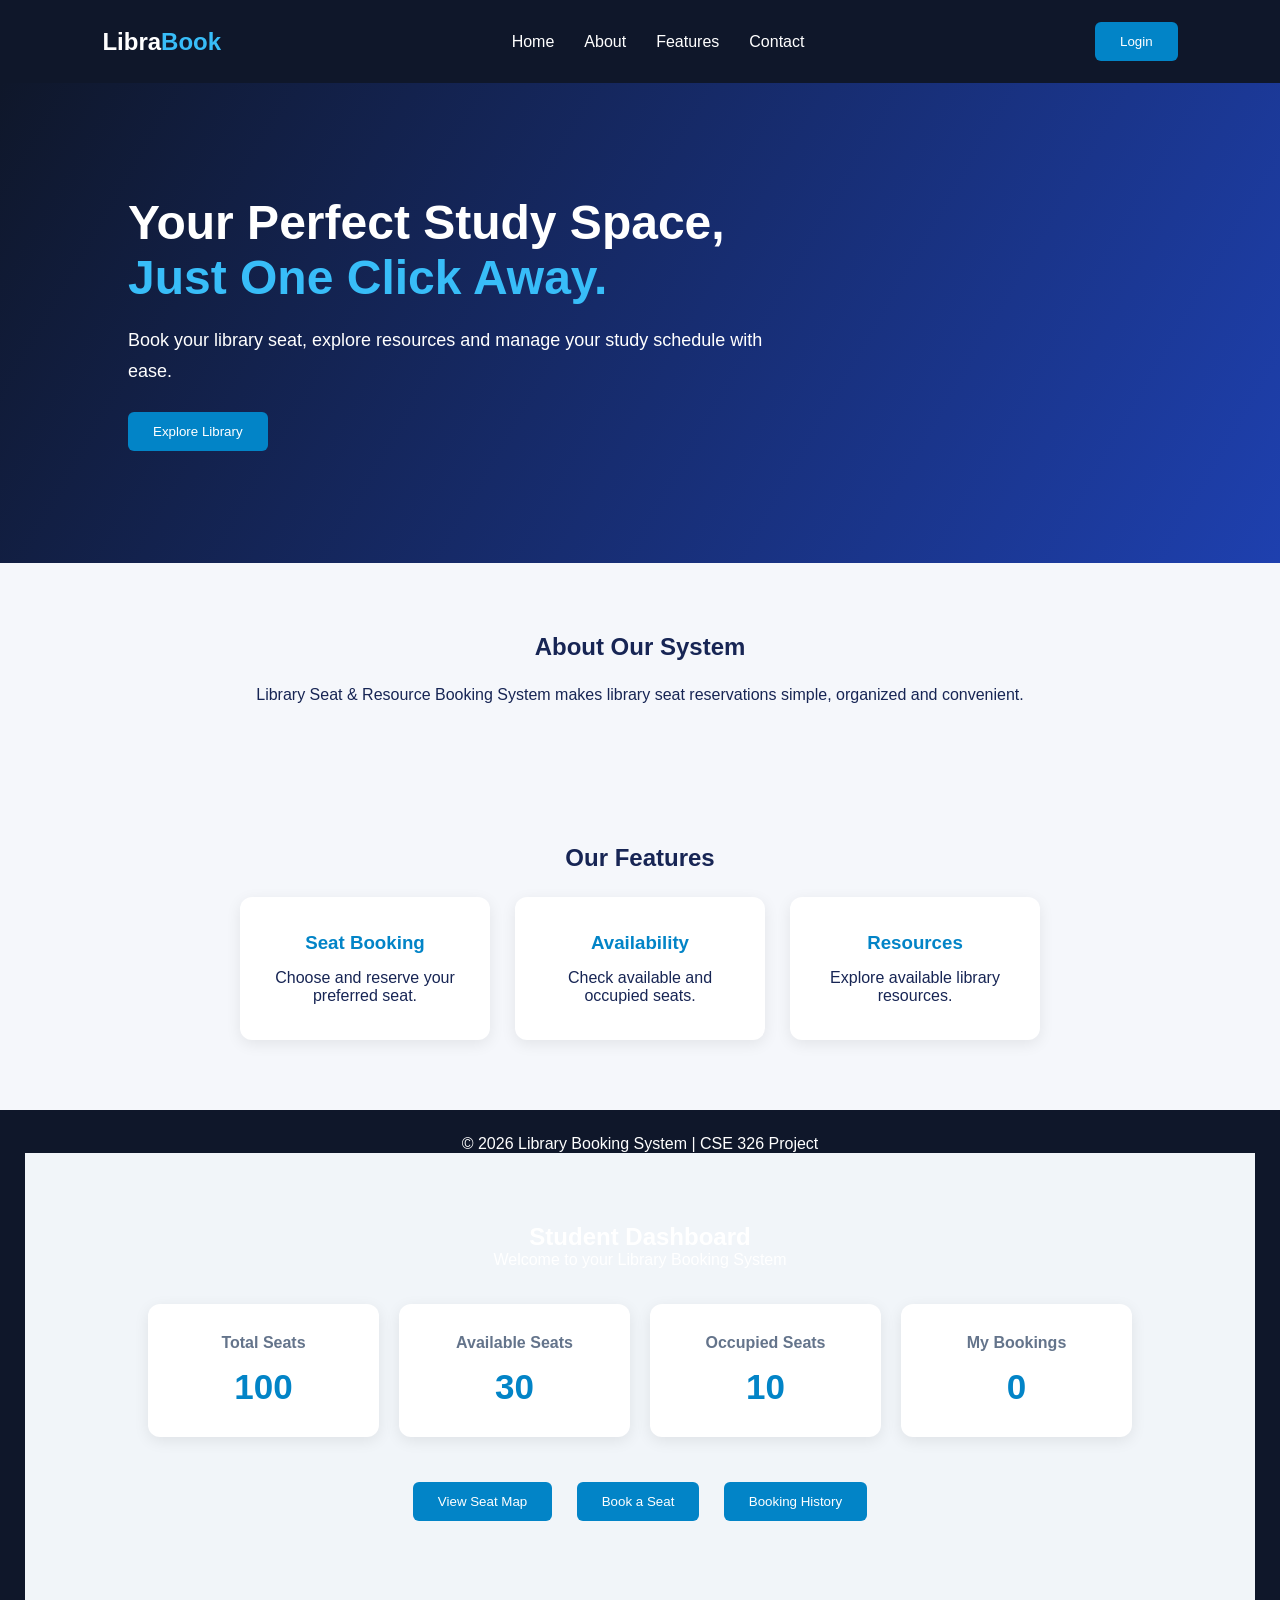
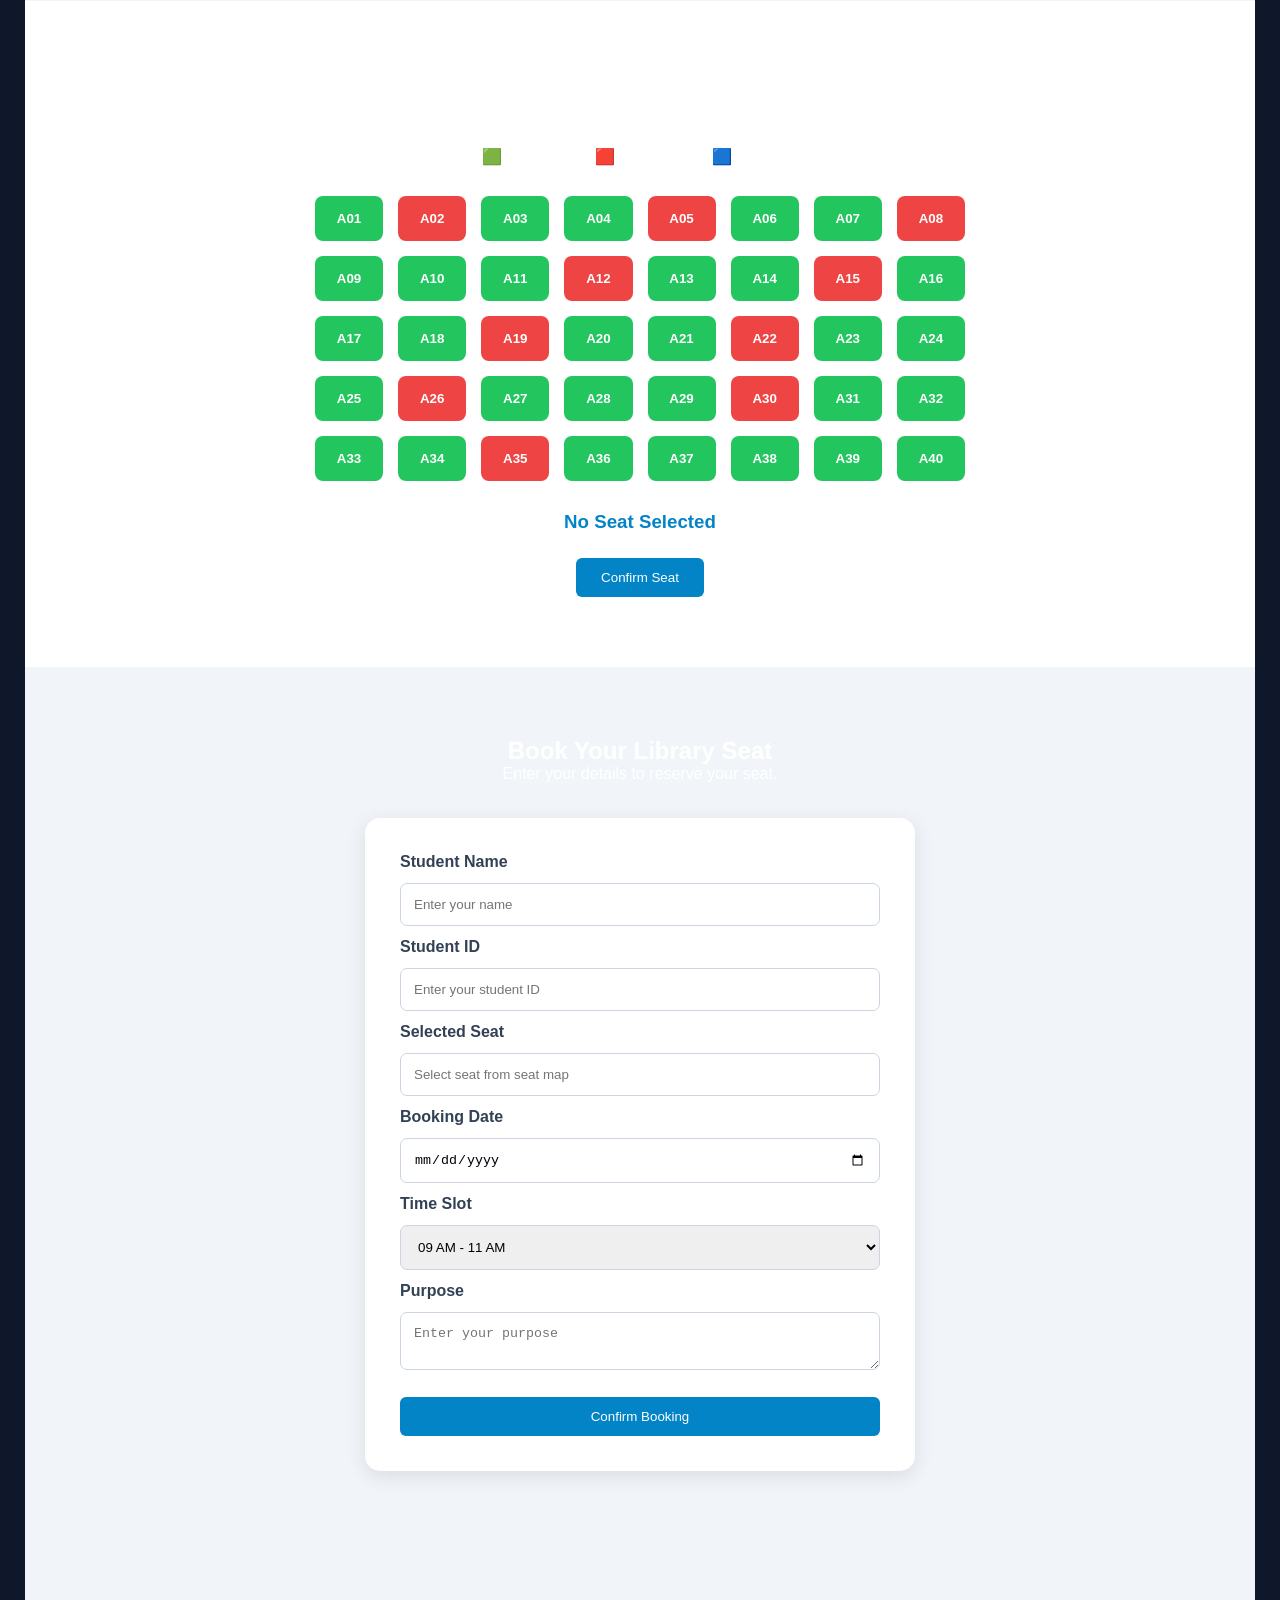
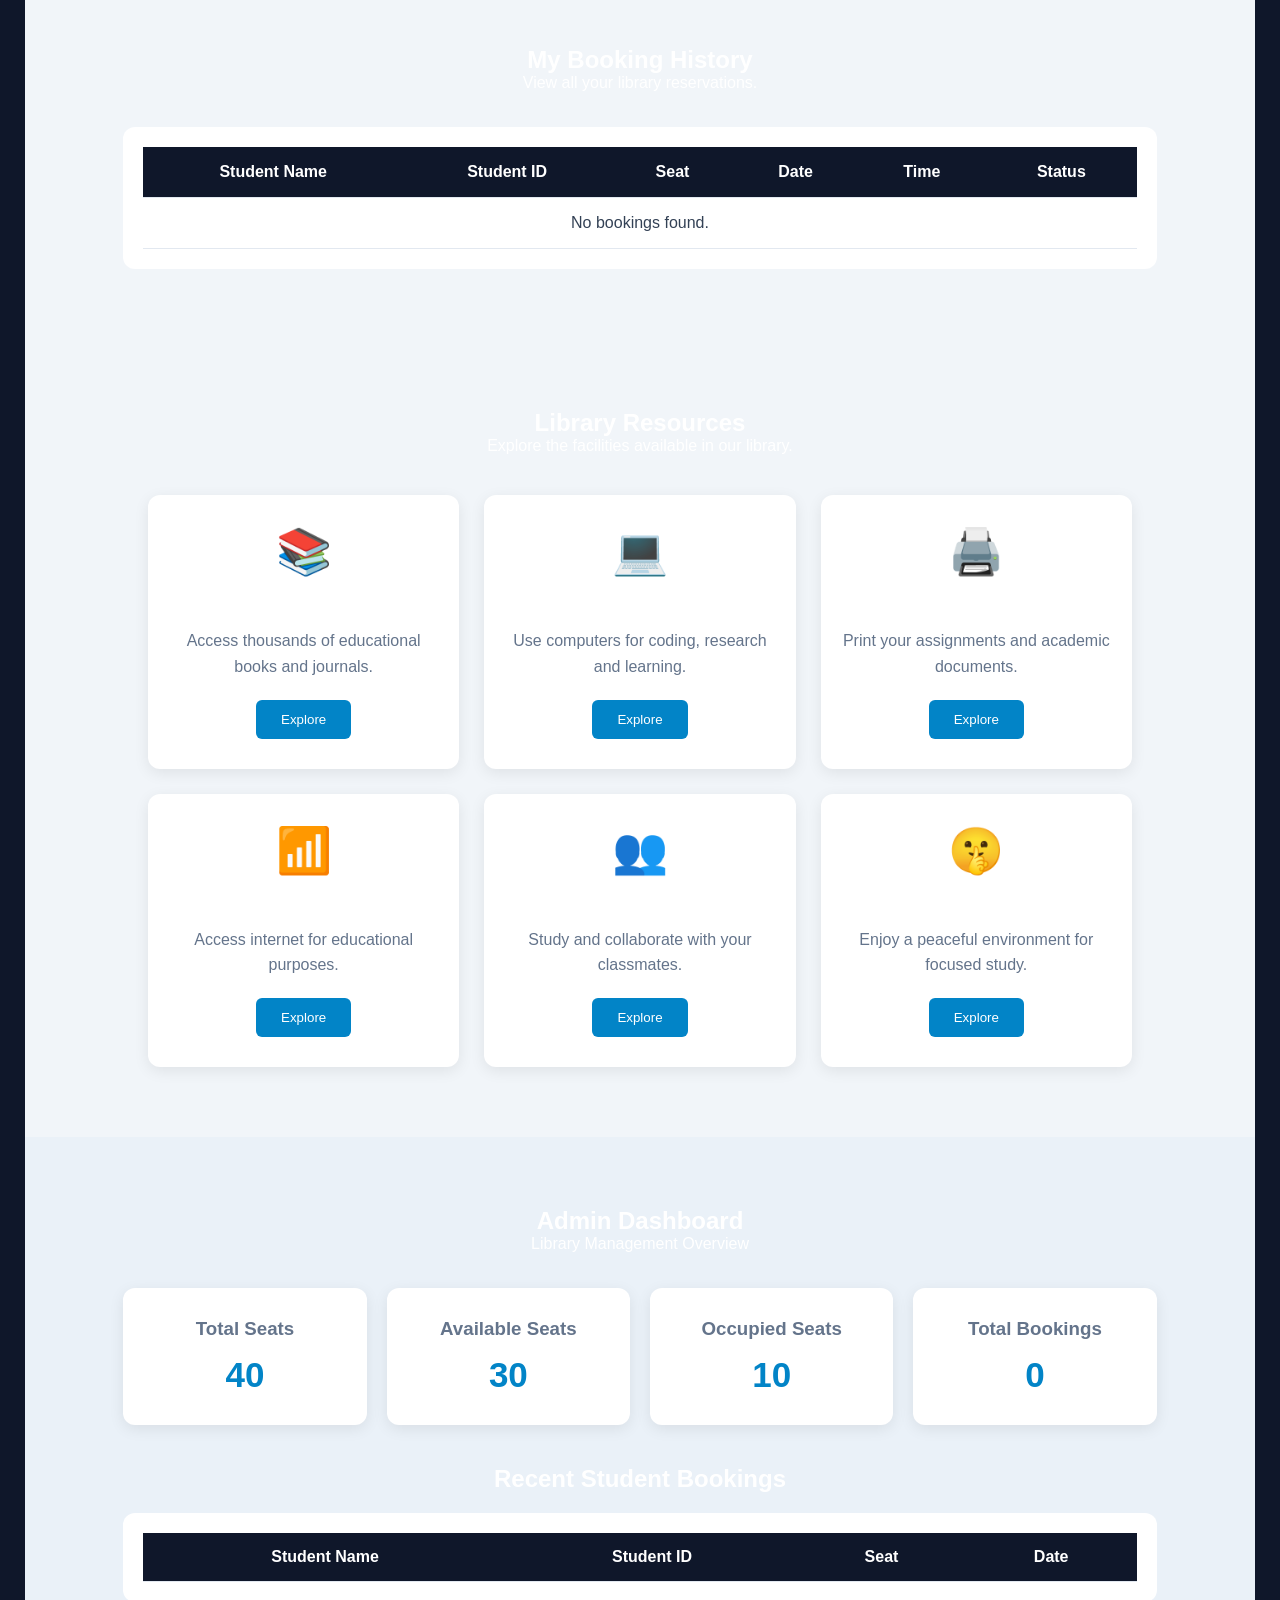
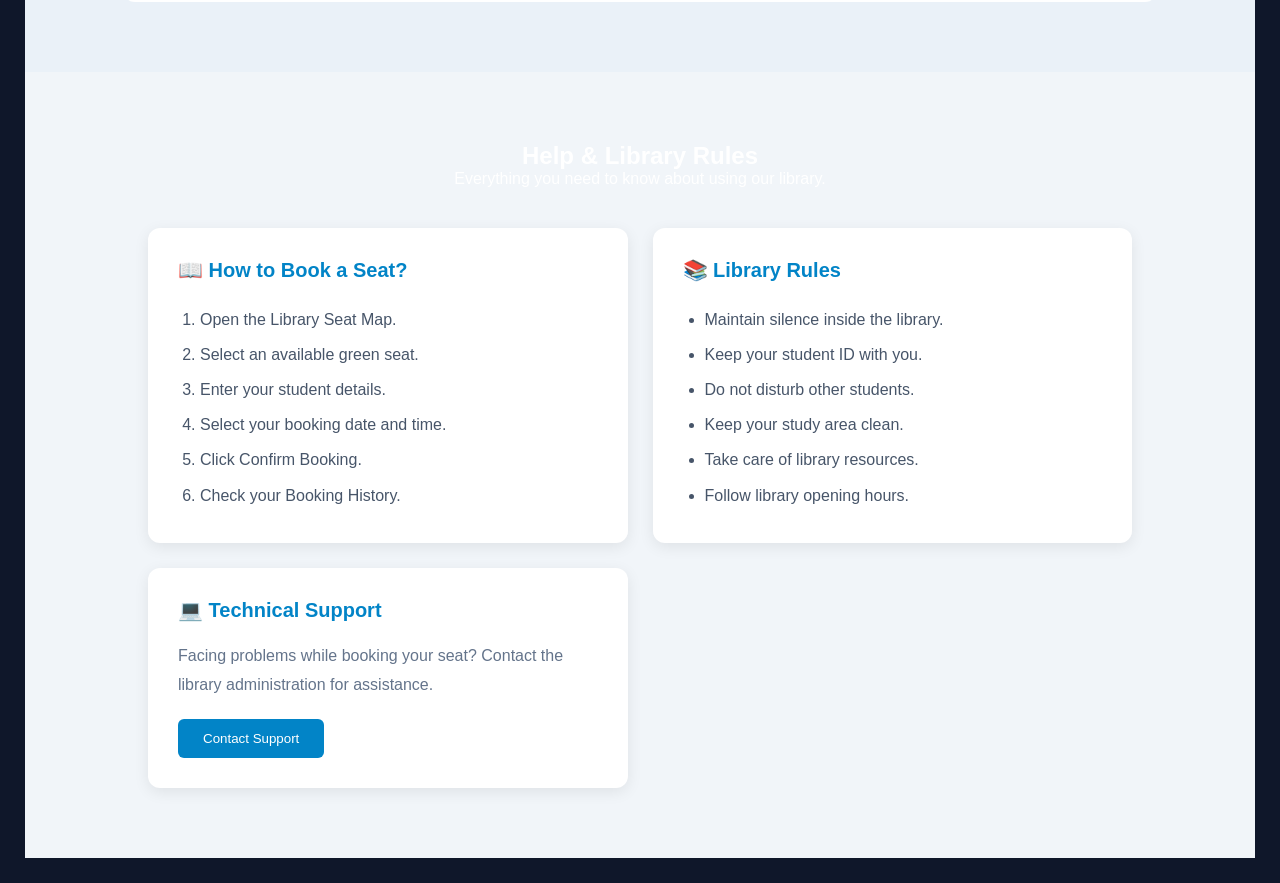
==== index.html @ 9b1f0bb1 "Add files via upload" ====
<!DOCTYPE html>
<html lang="en">
<head>
    <meta charset="UTF-8">
    <meta name="viewport" content="width=device-width, initial-scale=1.0">

    <title>Library Booking System</title>

    <link rel="stylesheet" href="style.css">
</head>

<body>

    <header>
        <nav class="navbar">

            <h2 class="logo">Libra<span>Book</span></h2>

            <ul>
                <li><a href="#">Home</a></li>
                <li><a href="#about">About</a></li>
                <li><a href="#features">Features</a></li>
                <li><a href="#contact">Contact</a></li>
            </ul>

            <button class="login-btn" onclick="login()">
                Login
            </button>

        </nav>
    </header>

    <section class="hero">

        <div class="hero-content">

            <h1>
                Your Perfect Study Space,
                <span>Just One Click Away.</span>
            </h1>

            <p>
                Book your library seat, explore resources
                and manage your study schedule with ease.
            </p>

            <button onclick="showMessage()">
                Explore Library
            </button>

        </div>

    </section>

    <section id="about">

        <h2>About Our System</h2>

        <p>
            Library Seat & Resource Booking System
            makes library seat reservations simple,
            organized and convenient.
        </p>

    </section>

    <section id="features">

        <h2>Our Features</h2>

        <div class="features-container">

            <div class="card">
                <h3>Seat Booking</h3>
                <p>Choose and reserve your preferred seat.</p>
            </div>

            <div class="card">
                <h3>Availability</h3>
                <p>Check available and occupied seats.</p>
            </div>

            <div class="card">
                <h3>Resources</h3>
                <p>Explore available library resources.</p>
            </div>

        </div>

    </section>

    <footer id="contact">
        <p>© 2026 Library Booking System | CSE 326 Project</p>
        <!-- STUDENT DASHBOARD -->

<section id="dashboard">

    <h1>Student Dashboard</h1>
    <p>Welcome to your Library Booking System</p>

    <div class="dashboard-container">

        <div class="dashboard-card">
            <h3>Total Seats</h3>
            <h1>100</h1>
        </div>

        <div class="dashboard-card">
            <h3>Available Seats</h3>
            <h1 id="available">35</h1>
        </div>

        <div class="dashboard-card">
            <h3>Occupied Seats</h3>
            <h1 id="occupied">65</h1>
        </div>

        <div class="dashboard-card">
            <h3>My Bookings</h3>
            <h1 id="bookings">0</h1>
        </div>

    </div>

    <div class="dashboard-buttons">

        <button onclick="openSeats()">View Seat Map</button>

        <button onclick="bookSeat()">Book a Seat</button>

        <button onclick="viewHistory()">Booking History</button>

    </div>

</section>
<!-- SEAT BOOKING SECTION -->

<section id="seats">

    <h1>Library Seat Map</h1>

    <p>Select your preferred available seat.</p>

    <div class="seat-info">
        <span>🟩 Available</span>
        <span>🟥 Occupied</span>
        <span>🟦 Selected</span>
    </div>

    <div class="seat-container" id="seat-container">

    </div>

    <h3 id="selected-seat">
        No Seat Selected
    </h3>

    <button onclick="confirmSeat()">
        Confirm Seat
    </button>

</section>
<!-- BOOKING FORM -->

<section id="booking">

    <h1>Book Your Library Seat</h1>
    <p>Enter your details to reserve your seat.</p>

    <div class="booking-container">

        <form id="bookingForm">

            <label>Student Name</label>
            <input type="text" id="studentName"
            placeholder="Enter your name" required>

            <label>Student ID</label>
            <input type="text" id="studentID"
            placeholder="Enter your student ID" required>

            <label>Selected Seat</label>
            <input type="text" id="seatNumber"
            placeholder="Select seat from seat map" readonly required>

            <label>Booking Date</label>
            <input type="date" id="bookingDate" required>

            <label>Time Slot</label>

            <select id="timeSlot">
                <option>09 AM - 11 AM</option>
                <option>11 AM - 01 PM</option>
                <option>01 PM - 03 PM</option>
                <option>03 PM - 05 PM</option>
            </select>

            <label>Purpose</label>
            <textarea id="purpose"
            placeholder="Enter your purpose"></textarea>

            <button type="submit">Confirm Booking</button>

        </form>

    </div>

</section>
<!-- BOOKING HISTORY -->

<section id="history">

    <h1>My Booking History</h1>

    <p>View all your library reservations.</p>

    <div class="history-container">

        <table>

            <thead>
                <tr>
                    <th>Student Name</th>
                    <th>Student ID</th>
                    <th>Seat</th>
                    <th>Date</th>
                    <th>Time</th>
                    <th>Status</th>
                </tr>
            </thead>

            <tbody id="historyTable">

            </tbody>

        </table>

    </div>

</section>
<!-- LIBRARY RESOURCES -->

<section id="resources">

    <h1>Library Resources</h1>

    <p>Explore the facilities available in our library.</p>

    <div class="resources-container">

        <div class="resource-card">
            <div class="resource-icon">📚</div>
            <h2>Books & Journals</h2>
            <p>Access thousands of educational books and journals.</p>
            <button onclick="resourceInfo('Books & Journals')">
                Explore
            </button>
        </div>

        <div class="resource-card">
            <div class="resource-icon">💻</div>
            <h2>Computer Lab</h2>
            <p>Use computers for coding, research and learning.</p>
            <button onclick="resourceInfo('Computer Lab')">
                Explore
            </button>
        </div>

        <div class="resource-card">
            <div class="resource-icon">🖨️</div>
            <h2>Printing Facility</h2>
            <p>Print your assignments and academic documents.</p>
            <button onclick="resourceInfo('Printing Facility')">
                Explore
            </button>
        </div>

        <div class="resource-card">
            <div class="resource-icon">📶</div>
            <h2>Free Wi-Fi</h2>
            <p>Access internet for educational purposes.</p>
            <button onclick="resourceInfo('Wi-Fi')">
                Explore
            </button>
        </div>

        <div class="resource-card">
            <div class="resource-icon">👥</div>
            <h2>Group Study</h2>
            <p>Study and collaborate with your classmates.</p>
            <button onclick="resourceInfo('Group Study')">
                Explore
            </button>
        </div>

        <div class="resource-card">
            <div class="resource-icon">🤫</div>
            <h2>Quiet Zone</h2>
            <p>Enjoy a peaceful environment for focused study.</p>
            <button onclick="resourceInfo('Quiet Zone')">
                Explore
            </button>
        </div>

    </div>

</section>
<!-- ADMIN DASHBOARD -->

<section id="admin">

    <h1>Admin Dashboard</h1>
    <p>Library Management Overview</p>

    <div class="admin-container">

        <div class="admin-card">
            <h3>Total Seats</h3>
            <h1 id="adminTotal">40</h1>
        </div>

        <div class="admin-card">
            <h3>Available Seats</h3>
            <h1 id="adminAvailable">30</h1>
        </div>

        <div class="admin-card">
            <h3>Occupied Seats</h3>
            <h1 id="adminOccupied">10</h1>
        </div>

        <div class="admin-card">
            <h3>Total Bookings</h3>
            <h1 id="adminBookings">0</h1>
        </div>

    </div>

    <h2 class="admin-heading">Recent Student Bookings</h2>

    <div class="admin-table">

        <table>

            <thead>
                <tr>
                    <th>Student Name</th>
                    <th>Student ID</th>
                    <th>Seat</th>
                    <th>Date</th>
                </tr>
            </thead>

            <tbody id="adminTable">

            </tbody>

        </table>

    </div>

</section>
<!-- HELP AND LIBRARY RULES -->

<section id="help">

    <h1>Help & Library Rules</h1>

    <p>Everything you need to know about using our library.</p>

    <div class="help-container">

        <div class="help-card">

            <h2>📖 How to Book a Seat?</h2>

            <ol>
                <li>Open the Library Seat Map.</li>
                <li>Select an available green seat.</li>
                <li>Enter your student details.</li>
                <li>Select your booking date and time.</li>
                <li>Click Confirm Booking.</li>
                <li>Check your Booking History.</li>
            </ol>

        </div>

        <div class="help-card">

            <h2>📚 Library Rules</h2>

            <ul>
                <li>Maintain silence inside the library.</li>
                <li>Keep your student ID with you.</li>
                <li>Do not disturb other students.</li>
                <li>Keep your study area clean.</li>
                <li>Take care of library resources.</li>
                <li>Follow library opening hours.</li>
            </ul>

        </div>

        <div class="help-card">

            <h2>💻 Technical Support</h2>

            <p>
                Facing problems while booking your seat?
                Contact the library administration for assistance.
            </p>

            <button onclick="contactSupport()">
                Contact Support
            </button>

        </div>

    </div>

</section>
    </footer>

    <script src="script.js"></script>

</body>
</html>
---- style.css ----
* {
    margin: 0;
    padding: 0;
    box-sizing: border-box;
}

body {
    font-family: Arial, sans-serif;
    background: #f5f7fb;
    color: #172554;
}

.navbar {
    display: flex;
    justify-content: space-between;
    align-items: center;
    padding: 22px 8%;
    background: #0f172a;
}

.logo {
    color: white;
}

.logo span {
    color: #38bdf8;
}

.navbar ul {
    display: flex;
    list-style: none;
    gap: 30px;
}

.navbar a {
    text-decoration: none;
    color: white;
}

.navbar a:hover {
    color: #38bdf8;
}

button {
    background: #0284c7;
    color: white;
    border: none;
    padding: 12px 25px;
    border-radius: 6px;
    cursor: pointer;
}

button:hover {
    background: #0369a1;
}

.hero {
    min-height: 480px;
    display: flex;
    align-items: center;
    padding: 60px 10%;
    background: linear-gradient(120deg, #0f172a, #1e40af);
    color: white;
}

.hero-content {
    max-width: 650px;
}

.hero h1 {
    font-size: 48px;
    margin-bottom: 20px;
}

.hero h1 span {
    color: #38bdf8;
}

.hero p {
    font-size: 18px;
    line-height: 1.7;
    margin-bottom: 25px;
}

section:not(.hero) {
    padding: 70px 10%;
    text-align: center;
}

section h2 {
    margin-bottom: 25px;
}

.features-container {
    display: flex;
    gap: 25px;
    justify-content: center;
    flex-wrap: wrap;
}

.card {
    background: white;
    padding: 35px;
    border-radius: 12px;
    width: 250px;
    box-shadow: 0 4px 15px rgba(0,0,0,0.08);
}

.card h3 {
    margin-bottom: 15px;
    color: #0284c7;
}

footer {
    background: #0f172a;
    color: white;
    text-align: center;
    padding: 25px;
}@media (max-width: 768px) {

    .navbar {
        flex-direction: column;
        gap: 20px;
    }

    .navbar ul {
        flex-wrap: wrap;
        justify-content: center;
        gap: 15px;
    }

    .hero {
        padding: 50px 7%;
    }

    .hero h1 {
        font-size: 35px;
    }

    .hero p {
        font-size: 16px;
    }

    .features-container {
        flex-direction: column;
        align-items: center;
    }

    .card {
        width: 100%;
    }
}/* DASHBOARD */

#dashboard {
    padding: 70px 10%;
    text-align: center;
    background: #f1f5f9;
}

.dashboard-container {
    display: grid;
    grid-template-columns: repeat(4, 1fr);
    gap: 20px;
    margin-top: 35px;
}

.dashboard-card {
    background: white;
    padding: 30px 15px;
    border-radius: 12px;
    box-shadow: 0 4px 15px rgba(0,0,0,0.08);
}

.dashboard-card h3 {
    color: #64748b;
    font-size: 16px;
}

.dashboard-card h1 {
    color: #0284c7;
    font-size: 35px;
    margin-top: 15px;
}

.dashboard-buttons {
    margin-top: 35px;
}

.dashboard-buttons button {
    margin: 10px;
}

@media(max-width: 768px) {
    .dashboard-container {
        grid-template-columns: repeat(2, 1fr);
    }
}/* SEAT MAP */

#seats {
    padding: 70px 10%;
    text-align: center;
    background: #ffffff;
}

.seat-info {
    display: flex;
    justify-content: center;
    gap: 25px;
    margin: 30px;
}

.seat-container {
    display: grid;
    grid-template-columns: repeat(8, 1fr);
    gap: 15px;
    max-width: 650px;
    margin: 30px auto;
}

.seat {
    padding: 15px 5px;
    border: none;
    border-radius: 8px;
    background: #22c55e;
    color: white;
    cursor: pointer;
    font-weight: bold;
}

.seat.occupied {
    background: #ef4444;
    cursor: not-allowed;
}

.seat.selected {
    background: #2563eb;
}

.seat:hover:not(.occupied) {
    transform: scale(1.08);
}

#selected-seat {
    margin: 25px;
    color: #0284c7;
}

@media(max-width: 600px) {
    .seat-container {
        grid-template-columns: repeat(4, 1fr);
    }
}/* BOOKING FORM */

#booking {
    padding: 70px 10%;
    text-align: center;
    background: #f1f5f9;
}

.booking-container {
    max-width: 550px;
    margin: 35px auto;
    padding: 35px;
    background: white;
    border-radius: 15px;
    box-shadow: 0 5px 20px rgba(0,0,0,0.1);
}

#bookingForm {
    display: flex;
    flex-direction: column;
    text-align: left;
    gap: 12px;
}

#bookingForm label {
    font-weight: bold;
    color: #334155;
}

#bookingForm input,
#bookingForm select,
#bookingForm textarea {
    padding: 13px;
    border: 1px solid #cbd5e1;
    border-radius: 7px;
    outline: none;
}

#bookingForm input:focus,
#bookingForm select:focus,
#bookingForm textarea:focus {
    border-color: #0284c7;
}

#bookingForm button {
    margin-top: 15px;
}/* BOOKING HISTORY */

#history {
    padding: 70px 8%;
    text-align: center;
    background: #f1f5f9;
}

.history-container {
    margin-top: 35px;
    overflow-x: auto;
    background: white;
    padding: 20px;
    border-radius: 12px;
}

table {
    width: 100%;
    border-collapse: collapse;
}

th, td {
    padding: 16px;
    border-bottom: 1px solid #e2e8f0;
    text-align: center;
}

th {
    background: #0f172a;
    color: white;
}

td {
    color: #334155;
}

.status {
    background: #dcfce7;
    color: #15803d;
    padding: 6px 12px;
    border-radius: 20px;
    font-size: 12px;
}/* LIBRARY RESOURCES */

#resources {
    padding: 70px 10%;
    text-align: center;
    background: #f1f5f9;
}

.resources-container {
    display: grid;
    grid-template-columns: repeat(3, 1fr);
    gap: 25px;
    margin-top: 40px;
}

.resource-card {
    background: white;
    padding: 30px 20px;
    border-radius: 12px;
    box-shadow: 0 4px 15px rgba(0,0,0,0.08);
    transition: 0.3s;
}

.resource-card:hover {
    transform: translateY(-7px);
}

.resource-icon {
    font-size: 45px;
    margin-bottom: 15px;
}

.resource-card h2 {
    font-size: 20px;
    margin-bottom: 12px;
}

.resource-card p {
    color: #64748b;
    line-height: 1.6;
    margin-bottom: 20px;
}

@media(max-width: 768px) {
    .resources-container {
        grid-template-columns: 1fr;
    }
}/* ADMIN DASHBOARD */

#admin {
    padding: 70px 8%;
    text-align: center;
    background: #eaf1f8;
}

.admin-container {
    display: grid;
    grid-template-columns: repeat(4, 1fr);
    gap: 20px;
    margin: 35px 0;
}

.admin-card {
    background: white;
    padding: 30px 15px;
    border-radius: 12px;
    box-shadow: 0 4px 15px rgba(0,0,0,0.08);
}

.admin-card h3 {
    color: #64748b;
}

.admin-card h1 {
    color: #0284c7;
    font-size: 35px;
    margin-top: 15px;
}

.admin-heading {
    margin: 40px 0 20px;
}

.admin-table {
    background: white;
    padding: 20px;
    border-radius: 12px;
    overflow-x: auto;
}

#admin table {
    width: 100%;
    border-collapse: collapse;
}

#admin th,
#admin td {
    padding: 15px;
    border-bottom: 1px solid #e2e8f0;
}

#admin th {
    background: #0f172a;
    color: white;
}

@media(max-width: 768px) {
    .admin-container {
        grid-template-columns: repeat(2, 1fr);
    }
}/* HELP AND LIBRARY RULES */

#help {
    padding: 70px 10%;
    text-align: center;
    background: #f1f5f9;
}

.help-container {
    display: grid;
    grid-template-columns: repeat(2, 1fr);
    gap: 25px;
    margin-top: 40px;
}

.help-card {
    background: white;
    padding: 30px;
    border-radius: 12px;
    text-align: left;
    box-shadow: 0 4px 15px rgba(0,0,0,0.08);
    transition: 0.3s;
}

.help-card:hover {
    transform: translateY(-5px);
}

.help-card h2 {
    color: #0284c7;
    margin-bottom: 20px;
    font-size: 20px;
}

.help-card ol,
.help-card ul {
    padding-left: 22px;
    line-height: 2.2;
    color: #475569;
}

.help-card p {
    color: #64748b;
    line-height: 1.8;
    margin-bottom: 20px;
}

@media(max-width: 768px) {
    .help-container {
        grid-template-columns: 1fr;
    }
}
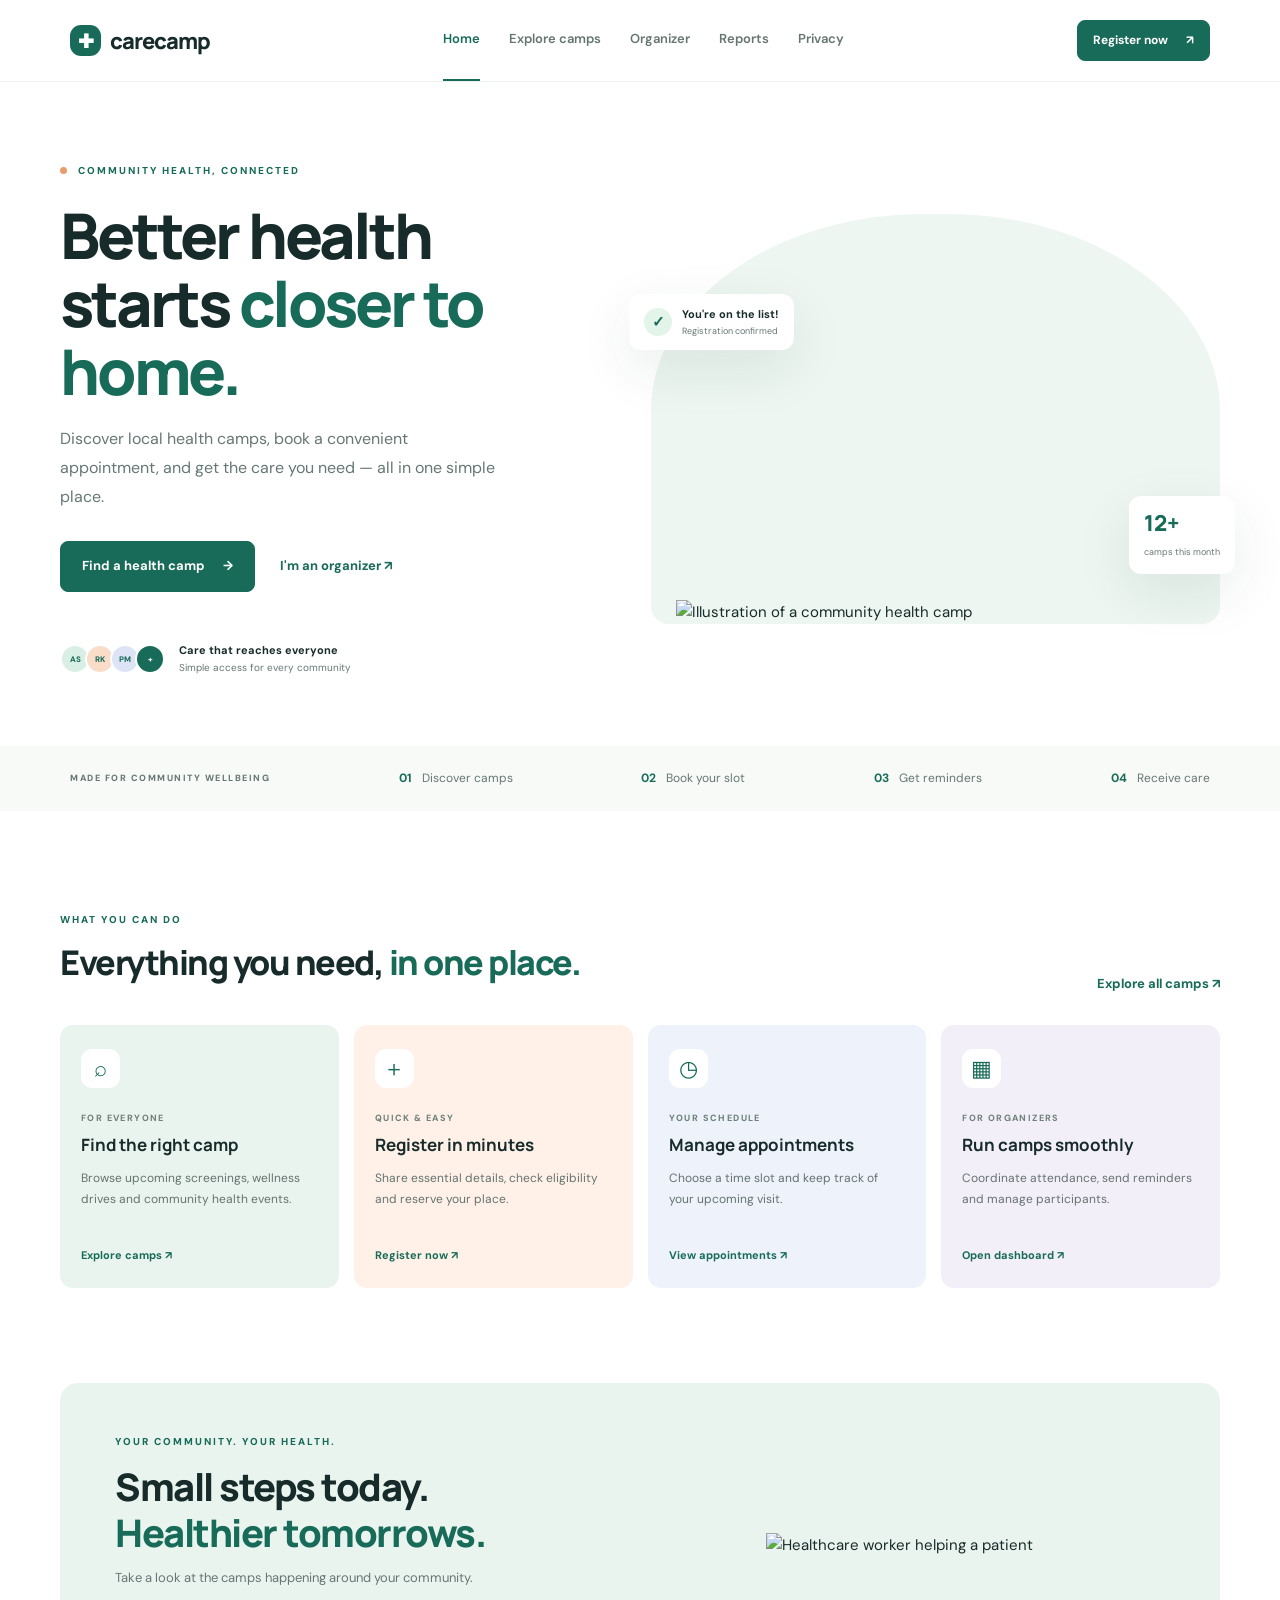
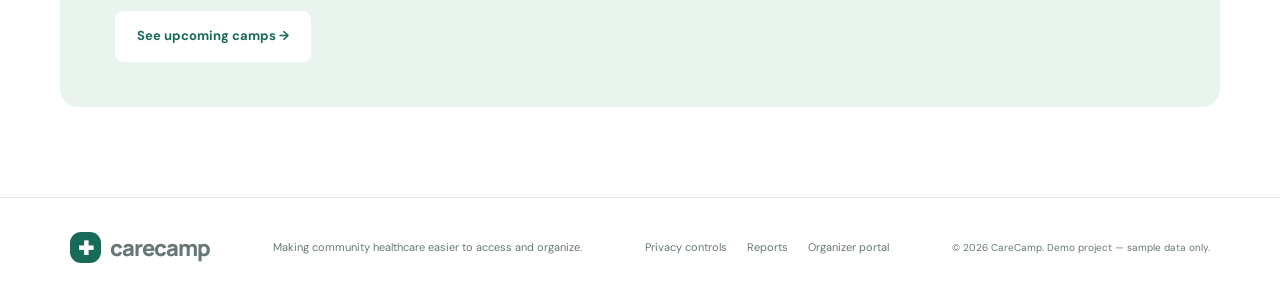
==== commit 64973202: "Add files via upload" ====
--- a/index.html
+++ b/index.html
@@ -1,426 +1,22 @@
-<!DOCTYPE html>
-<html lang="en">
-<head>
-    <meta charset="UTF-8">
-    <meta name="viewport" content="width=device-width, initial-scale=1.0">
-
-    <title>Library Booking System</title>
-
-    <link rel="stylesheet" href="style.css">
-</head>
-
-<body>
-
-    <header>
-        <nav class="navbar">
-
-            <h2 class="logo">Libra<span>Book</span></h2>
-
-            <ul>
-                <li><a href="#">Home</a></li>
-                <li><a href="#about">About</a></li>
-                <li><a href="#features">Features</a></li>
-                <li><a href="#contact">Contact</a></li>
-            </ul>
-
-            <button class="login-btn" onclick="login()">
-                Login
-            </button>
-
-        </nav>
-    </header>
-
-    <section class="hero">
-
-        <div class="hero-content">
-
-            <h1>
-                Your Perfect Study Space,
-                <span>Just One Click Away.</span>
-            </h1>
-
-            <p>
-                Book your library seat, explore resources
-                and manage your study schedule with ease.
-            </p>
-
-            <button onclick="showMessage()">
-                Explore Library
-            </button>
-
-        </div>
-
-    </section>
-
-    <section id="about">
-
-        <h2>About Our System</h2>
-
-        <p>
-            Library Seat & Resource Booking System
-            makes library seat reservations simple,
-            organized and convenient.
-        </p>
-
-    </section>
-
-    <section id="features">
-
-        <h2>Our Features</h2>
-
-        <div class="features-container">
-
-            <div class="card">
-                <h3>Seat Booking</h3>
-                <p>Choose and reserve your preferred seat.</p>
-            </div>
-
-            <div class="card">
-                <h3>Availability</h3>
-                <p>Check available and occupied seats.</p>
-            </div>
-
-            <div class="card">
-                <h3>Resources</h3>
-                <p>Explore available library resources.</p>
-            </div>
-
-        </div>
-
-    </section>
-
-    <footer id="contact">
-        <p>© 2026 Library Booking System | CSE 326 Project</p>
-        <!-- STUDENT DASHBOARD -->
-
-<section id="dashboard">
-
-    <h1>Student Dashboard</h1>
-    <p>Welcome to your Library Booking System</p>
-
-    <div class="dashboard-container">
-
-        <div class="dashboard-card">
-            <h3>Total Seats</h3>
-            <h1>100</h1>
-        </div>
-
-        <div class="dashboard-card">
-            <h3>Available Seats</h3>
-            <h1 id="available">35</h1>
-        </div>
-
-        <div class="dashboard-card">
-            <h3>Occupied Seats</h3>
-            <h1 id="occupied">65</h1>
-        </div>
-
-        <div class="dashboard-card">
-            <h3>My Bookings</h3>
-            <h1 id="bookings">0</h1>
-        </div>
-
-    </div>
-
-    <div class="dashboard-buttons">
-
-        <button onclick="openSeats()">View Seat Map</button>
-
-        <button onclick="bookSeat()">Book a Seat</button>
-
-        <button onclick="viewHistory()">Booking History</button>
-
-    </div>
-
-</section>
-<!-- SEAT BOOKING SECTION -->
-
-<section id="seats">
-
-    <h1>Library Seat Map</h1>
-
-    <p>Select your preferred available seat.</p>
-
-    <div class="seat-info">
-        <span>🟩 Available</span>
-        <span>🟥 Occupied</span>
-        <span>🟦 Selected</span>
-    </div>
-
-    <div class="seat-container" id="seat-container">
-
-    </div>
-
-    <h3 id="selected-seat">
-        No Seat Selected
-    </h3>
-
-    <button onclick="confirmSeat()">
-        Confirm Seat
-    </button>
-
-</section>
-<!-- BOOKING FORM -->
-
-<section id="booking">
-
-    <h1>Book Your Library Seat</h1>
-    <p>Enter your details to reserve your seat.</p>
-
-    <div class="booking-container">
-
-        <form id="bookingForm">
-
-            <label>Student Name</label>
-            <input type="text" id="studentName"
-            placeholder="Enter your name" required>
-
-            <label>Student ID</label>
-            <input type="text" id="studentID"
-            placeholder="Enter your student ID" required>
-
-            <label>Selected Seat</label>
-            <input type="text" id="seatNumber"
-            placeholder="Select seat from seat map" readonly required>
-
-            <label>Booking Date</label>
-            <input type="date" id="bookingDate" required>
-
-            <label>Time Slot</label>
-
-            <select id="timeSlot">
-                <option>09 AM - 11 AM</option>
-                <option>11 AM - 01 PM</option>
-                <option>01 PM - 03 PM</option>
-                <option>03 PM - 05 PM</option>
-            </select>
-
-            <label>Purpose</label>
-            <textarea id="purpose"
-            placeholder="Enter your purpose"></textarea>
-
-            <button type="submit">Confirm Booking</button>
-
-        </form>
-
-    </div>
-
-</section>
-<!-- BOOKING HISTORY -->
-
-<section id="history">
-
-    <h1>My Booking History</h1>
-
-    <p>View all your library reservations.</p>
-
-    <div class="history-container">
-
-        <table>
-
-            <thead>
-                <tr>
-                    <th>Student Name</th>
-                    <th>Student ID</th>
-                    <th>Seat</th>
-                    <th>Date</th>
-                    <th>Time</th>
-                    <th>Status</th>
-                </tr>
-            </thead>
-
-            <tbody id="historyTable">
-
-            </tbody>
-
-        </table>
-
-    </div>
-
-</section>
-<!-- LIBRARY RESOURCES -->
-
-<section id="resources">
-
-    <h1>Library Resources</h1>
-
-    <p>Explore the facilities available in our library.</p>
-
-    <div class="resources-container">
-
-        <div class="resource-card">
-            <div class="resource-icon">📚</div>
-            <h2>Books & Journals</h2>
-            <p>Access thousands of educational books and journals.</p>
-            <button onclick="resourceInfo('Books & Journals')">
-                Explore
-            </button>
-        </div>
-
-        <div class="resource-card">
-            <div class="resource-icon">💻</div>
-            <h2>Computer Lab</h2>
-            <p>Use computers for coding, research and learning.</p>
-            <button onclick="resourceInfo('Computer Lab')">
-                Explore
-            </button>
-        </div>
-
-        <div class="resource-card">
-            <div class="resource-icon">🖨️</div>
-            <h2>Printing Facility</h2>
-            <p>Print your assignments and academic documents.</p>
-            <button onclick="resourceInfo('Printing Facility')">
-                Explore
-            </button>
-        </div>
-
-        <div class="resource-card">
-            <div class="resource-icon">📶</div>
-            <h2>Free Wi-Fi</h2>
-            <p>Access internet for educational purposes.</p>
-            <button onclick="resourceInfo('Wi-Fi')">
-                Explore
-            </button>
-        </div>
-
-        <div class="resource-card">
-            <div class="resource-icon">👥</div>
-            <h2>Group Study</h2>
-            <p>Study and collaborate with your classmates.</p>
-            <button onclick="resourceInfo('Group Study')">
-                Explore
-            </button>
-        </div>
-
-        <div class="resource-card">
-            <div class="resource-icon">🤫</div>
-            <h2>Quiet Zone</h2>
-            <p>Enjoy a peaceful environment for focused study.</p>
-            <button onclick="resourceInfo('Quiet Zone')">
-                Explore
-            </button>
-        </div>
-
-    </div>
-
-</section>
-<!-- ADMIN DASHBOARD -->
-
-<section id="admin">
-
-    <h1>Admin Dashboard</h1>
-    <p>Library Management Overview</p>
-
-    <div class="admin-container">
-
-        <div class="admin-card">
-            <h3>Total Seats</h3>
-            <h1 id="adminTotal">40</h1>
-        </div>
-
-        <div class="admin-card">
-            <h3>Available Seats</h3>
-            <h1 id="adminAvailable">30</h1>
-        </div>
-
-        <div class="admin-card">
-            <h3>Occupied Seats</h3>
-            <h1 id="adminOccupied">10</h1>
-        </div>
-
-        <div class="admin-card">
-            <h3>Total Bookings</h3>
-            <h1 id="adminBookings">0</h1>
-        </div>
-
-    </div>
-
-    <h2 class="admin-heading">Recent Student Bookings</h2>
-
-    <div class="admin-table">
-
-        <table>
-
-            <thead>
-                <tr>
-                    <th>Student Name</th>
-                    <th>Student ID</th>
-                    <th>Seat</th>
-                    <th>Date</th>
-                </tr>
-            </thead>
-
-            <tbody id="adminTable">
-
-            </tbody>
-
-        </table>
-
-    </div>
-
-</section>
-<!-- HELP AND LIBRARY RULES -->
-
-<section id="help">
-
-    <h1>Help & Library Rules</h1>
-
-    <p>Everything you need to know about using our library.</p>
-
-    <div class="help-container">
-
-        <div class="help-card">
-
-            <h2>📖 How to Book a Seat?</h2>
-
-            <ol>
-                <li>Open the Library Seat Map.</li>
-                <li>Select an available green seat.</li>
-                <li>Enter your student details.</li>
-                <li>Select your booking date and time.</li>
-                <li>Click Confirm Booking.</li>
-                <li>Check your Booking History.</li>
-            </ol>
-
-        </div>
-
-        <div class="help-card">
-
-            <h2>📚 Library Rules</h2>
-
-            <ul>
-                <li>Maintain silence inside the library.</li>
-                <li>Keep your student ID with you.</li>
-                <li>Do not disturb other students.</li>
-                <li>Keep your study area clean.</li>
-                <li>Take care of library resources.</li>
-                <li>Follow library opening hours.</li>
-            </ul>
-
-        </div>
-
-        <div class="help-card">
-
-            <h2>💻 Technical Support</h2>
-
-            <p>
-                Facing problems while booking your seat?
-                Contact the library administration for assistance.
-            </p>
-
-            <button onclick="contactSupport()">
-                Contact Support
-            </button>
-
-        </div>
-
-    </div>
-
-</section>
-    </footer>
-
-    <script src="script.js"></script>
-
-</body>
-</html>+<!DOCTYPE html>
+<html lang="en">
+<head>
+  <meta charset="UTF-8"><meta name="viewport" content="width=device-width, initial-scale=1.0">
+  <title>CareCamp — Health camps, made simpler</title><link rel="stylesheet" href="styles.css">
+</head>
+<body>
+<header class="site-header"><a class="brand" href="index.html"><span class="brand-mark">✚</span> carecamp</a>
+<nav class="nav"><a class="active" href="index.html">Home</a><a href="camps.html">Explore camps</a><a href="dashboard.html">Organizer</a><a href="reports.html">Reports</a><a href="privacy.html">Privacy</a></nav>
+<a class="btn btn-small" href="register.html">Register now <span>↗</span></a><button class="menu-toggle" aria-label="Open menu">☰</button></header>
+<main>
+<section class="hero"><div class="hero-copy"><span class="eyebrow"><i></i> COMMUNITY HEALTH, CONNECTED</span><h1>Better health starts <em>closer to home.</em></h1><p>Discover local health camps, book a convenient appointment, and get the care you need — all in one simple place.</p><div class="hero-actions"><a class="btn" href="camps.html">Find a health camp <span>→</span></a><a class="text-link" href="dashboard.html">I'm an organizer <span>↗</span></a></div><div class="hero-proof"><div class="avatar-stack"><span>AS</span><span>RK</span><span>PM</span><span>+</span></div><div><strong>Care that reaches everyone</strong><small>Simple access for every community</small></div></div></div>
+<div class="hero-art"><img src="assets/health-community.svg" alt="Illustration of a community health camp"><div class="floating-card"><span class="float-icon">✓</span><div><b>You're on the list!</b><small>Registration confirmed</small></div></div><div class="stat-pill"><b>12+</b><span>camps this month</span></div></div></section>
+<section class="trust-strip"><span>MADE FOR COMMUNITY WELLBEING</span><div><b>01</b> Discover camps</div><div><b>02</b> Book your slot</div><div><b>03</b> Get reminders</div><div><b>04</b> Receive care</div></section>
+<section class="section"><div class="section-heading"><div><span class="eyebrow">WHAT YOU CAN DO</span><h2>Everything you need, <em>in one place.</em></h2></div><a class="text-link" href="camps.html">Explore all camps ↗</a></div>
+<div class="feature-grid"><a class="feature-card feature-green" href="camps.html"><span class="feature-icon">⌕</span><span class="card-kicker">FOR EVERYONE</span><h3>Find the right camp</h3><p>Browse upcoming screenings, wellness drives and community health events.</p><b>Explore camps ↗</b></a>
+<a class="feature-card feature-peach" href="register.html"><span class="feature-icon">＋</span><span class="card-kicker">QUICK & EASY</span><h3>Register in minutes</h3><p>Share essential details, check eligibility and reserve your place.</p><b>Register now ↗</b></a>
+<a class="feature-card feature-blue" href="appointments.html"><span class="feature-icon">◷</span><span class="card-kicker">YOUR SCHEDULE</span><h3>Manage appointments</h3><p>Choose a time slot and keep track of your upcoming visit.</p><b>View appointments ↗</b></a>
+<a class="feature-card feature-lilac" href="dashboard.html"><span class="feature-icon">▦</span><span class="card-kicker">FOR ORGANIZERS</span><h3>Run camps smoothly</h3><p>Coordinate attendance, send reminders and manage participants.</p><b>Open dashboard ↗</b></a></div></section>
+<section class="banner"><div><span class="eyebrow">YOUR COMMUNITY. YOUR HEALTH.</span><h2>Small steps today.<br><em>Healthier tomorrows.</em></h2><p>Take a look at the camps happening around your community.</p><a class="btn btn-light" href="camps.html">See upcoming camps →</a></div><img src="assets/doctor-care.svg" alt="Healthcare worker helping a patient"></section>
+</main><footer class="footer"><a class="brand" href="index.html"><span class="brand-mark">✚</span> carecamp</a><p>Making community healthcare easier to access and organize.</p><div><a href="privacy.html">Privacy controls</a><a href="reports.html">Reports</a><a href="dashboard.html">Organizer portal</a></div><small>© 2026 CareCamp. Demo project — sample data only.</small></footer>
+<script src="app.js"></script></body>
--- a/styles.css
+++ b/styles.css
@@ -0,0 +1,11 @@
+@import url('https://fonts.googleapis.com/css2?family=DM+Sans:wght@400;500;600;700&family=Manrope:wght@400;500;600;700;800&display=swap');
+:root{--ink:#172b2a;--muted:#667775;--green:#176b58;--mint:#e7f3ed;--line:#e4ebe7;--cream:#f8faf7;--orange:#f2a36f;--shadow:0 18px 55px rgba(27,59,50,.09)}
+*{box-sizing:border-box}html{scroll-behavior:smooth}body{margin:0;background:#fff;color:var(--ink);font-family:'DM Sans',sans-serif;font-size:15px;line-height:1.6}a{color:inherit;text-decoration:none}button,input,select,textarea{font:inherit}.site-header{height:82px;padding:0 max(calc((100% - 1160px)/2),5.5%);display:flex;align-items:center;justify-content:space-between;border-bottom:1px solid #edf1ee;background:#fff;position:sticky;top:0;z-index:10}.brand{font:800 22px Manrope,sans-serif;letter-spacing:-1px;display:flex;align-items:center;gap:9px}.brand-mark{display:grid;place-items:center;background:var(--green);color:white;border-radius:11px;width:31px;height:31px;font-size:19px}.nav{display:flex;gap:29px;color:#657571;font-size:13px;font-weight:600}.nav a{padding:29px 0;border-bottom:2px solid transparent}.nav a:hover,.nav a.active{color:var(--green);border-color:var(--green)}.btn{display:inline-flex;align-items:center;justify-content:center;gap:18px;padding:14px 21px;background:var(--green);color:white;border:1px solid var(--green);border-radius:8px;font-weight:700;font-size:13px;transition:.2s}.btn:hover{background:#105442;transform:translateY(-1px)}.btn-small{padding:10px 15px;font-size:12px}.btn-light{background:white;color:var(--green);border-color:white}.btn-outline{background:white;color:var(--green)}.btn-wide{width:100%}.menu-toggle{display:none;background:none;border:0;font-size:23px}
+.hero{max-width:1160px;margin:auto;min-height:570px;padding:75px 0 65px;display:grid;grid-template-columns:1fr 1.05fr;align-items:center;gap:50px}.hero-copy{padding:0 0 5px}.eyebrow{font-size:10px;letter-spacing:2px;color:var(--green);font-weight:800}.eyebrow i{display:inline-block;width:7px;height:7px;border-radius:50%;background:#e99c6c;margin-right:7px}.hero h1,.page-intro h1,.form-aside h1,.dash-heading h1{font:800 clamp(42px,5vw,63px)/1.08 Manrope,sans-serif;letter-spacing:-3px;margin:20px 0}.hero h1 em,.page-intro h1 em,.form-aside h1 em,.dash-heading h1 em,.section h2 em,.banner h2 em{color:var(--green);font-style:normal}.hero-copy>p{max-width:450px;color:var(--muted);font-size:16px;line-height:1.8}.hero-actions{display:flex;align-items:center;gap:25px;margin-top:30px}.text-link{color:var(--green);font-size:13px;font-weight:700}.text-link:hover{text-decoration:underline}.hero-proof{display:flex;align-items:center;gap:14px;margin-top:50px}.avatar-stack{display:flex;padding-left:5px}.avatar-stack span{width:30px;height:30px;margin-left:-5px;border:2px solid white;border-radius:50%;background:#d9eee4;display:grid;place-items:center;font-size:8px;font-weight:800;color:var(--green)}.avatar-stack span:nth-child(2){background:#f9ddc9}.avatar-stack span:nth-child(3){background:#dce4f6}.avatar-stack span:nth-child(4){background:var(--green);color:#fff}.hero-proof strong,.hero-proof small{display:block}.hero-proof strong{font-size:11px}.hero-proof small{font-size:10px;color:var(--muted)}.hero-art{position:relative;background:#edf6f0;border-radius:48% 48% 18px 18px;padding:30px 25px 0;min-height:410px;display:flex;align-items:flex-end;justify-content:center}.hero-art>img{width:100%;max-height:390px;object-fit:contain}.floating-card,.stat-pill{position:absolute;background:white;border-radius:12px;box-shadow:var(--shadow);display:flex;align-items:center;gap:10px;padding:12px 15px}.floating-card{left:-22px;top:80px}.float-icon{width:28px;height:28px;border-radius:50%;display:grid;place-items:center;background:#e3f4e9;color:var(--green);font-weight:bold}.floating-card b,.floating-card small{display:block}.floating-card b{font-size:11px}.floating-card small,.stat-pill span{font-size:9px;color:var(--muted)}.stat-pill{right:-15px;bottom:50px;display:block}.stat-pill b{font:800 22px Manrope;color:var(--green);display:block}.trust-strip{background:#f7faf7;padding:23px max(calc((100% - 1160px)/2),5.5%);display:flex;justify-content:space-between;align-items:center;color:#667775;font-size:12px}.trust-strip>span{font-size:9px;letter-spacing:1.5px;font-weight:800}.trust-strip b{color:var(--green);margin-right:7px}.section{max-width:1160px;margin:95px auto}.section-heading{display:flex;justify-content:space-between;align-items:end;margin-bottom:30px}.section h2,.banner h2{font:800 34px/1.2 Manrope;letter-spacing:-1.5px;margin:12px 0}.feature-grid{display:grid;grid-template-columns:repeat(4,1fr);gap:15px}.feature-card{padding:24px 21px 22px;border-radius:13px;min-height:245px;transition:.2s}.feature-card:hover{transform:translateY(-4px);box-shadow:var(--shadow)}.feature-green{background:#eaf4ee}.feature-peach{background:#fff1e8}.feature-blue{background:#edf2fb}.feature-lilac{background:#f3eff9}.feature-icon{width:39px;height:39px;border-radius:11px;background:#fff;display:grid;place-items:center;font-size:22px;color:var(--green);margin-bottom:23px}.card-kicker{display:block;font-size:9px;letter-spacing:1.4px;font-weight:800;color:#70817b}.feature-card h3{font:700 17px Manrope;margin:8px 0}.feature-card p{font-size:12px;color:#64736f;line-height:1.7;min-height:62px}.feature-card>b{font-size:11px;color:var(--green)}.banner{max-width:1160px;margin:0 auto 90px;background:#eaf4ee;border-radius:18px;min-height:300px;padding:45px 55px;display:flex;align-items:center;justify-content:space-between;overflow:hidden}.banner h2{font-size:38px}.banner p{color:var(--muted);font-size:13px;margin-bottom:22px}.banner>img{width:38%;max-height:250px;object-fit:contain}.footer{border-top:1px solid var(--line);padding:30px max(calc((100% - 1160px)/2),5.5%);display:flex;align-items:center;justify-content:space-between;gap:20px;color:var(--muted)}.footer p{font-size:11px}.footer div{display:flex;gap:20px;font-size:11px}.footer small{font-size:10px}.page-wrap{max-width:1100px;margin:0 auto;padding:65px 0 85px}.page-intro{text-align:center;max-width:650px;margin:0 auto 38px}.page-intro h1{font-size:48px;margin:12px 0}.page-intro p{color:var(--muted);margin:0}.toolbar,.report-toolbar{display:flex;gap:12px;justify-content:space-between;align-items:center;margin:30px 0 23px}.search-box{display:flex;align-items:center;gap:10px;border:1px solid var(--line);border-radius:8px;padding:0 14px;flex:1;color:var(--green)}.search-box input{border:0;outline:0;width:100%;padding:13px 0}.toolbar select,.report-toolbar select{padding:12px 14px;border:1px solid var(--line);border-radius:8px;background:white;color:var(--ink)}.camp-grid{display:grid;grid-template-columns:repeat(3,1fr);gap:18px}.camp-card{border:1px solid var(--line);border-radius:13px;overflow:hidden;background:white}.camp-card>img{width:100%;height:165px;object-fit:cover;background:#edf5ef}.camp-content{padding:18px}.camp-meta{display:flex;justify-content:space-between;align-items:center;font-size:9px;color:var(--green)}.tag{display:inline-block;background:#e8f3ec;color:var(--green);padding:4px 9px;border-radius:30px;font-size:9px;font-weight:800}.tag-orange{background:#fff0e5;color:#b76531}.tag-purple{background:#f1eafa;color:#7852a1}.camp-card h3{font:700 17px Manrope;margin:13px 0 5px}.camp-card p{font-size:12px;color:var(--muted);min-height:40px}.camp-details{display:grid;gap:6px;color:#64736f;font-size:10px;padding:12px 0;border-top:1px solid var(--line)}.camp-bottom{display:flex;justify-content:space-between;align-items:center}.camp-bottom b{font-size:13px}.camp-bottom .text-link{font-size:11px}.info-note{margin-top:28px;padding:17px 20px;border-radius:9px;background:#f6f8f6;border-left:3px solid #9abdaa}.info-note b{font-size:12px}.info-note p{font-size:11px;color:var(--muted);margin:4px 0 0}.empty-state{text-align:center;padding:35px;color:var(--muted)}[hidden]{display:none!important}
+.form-layout{max-width:1050px;margin:0 auto;padding:65px 0 85px;display:grid;grid-template-columns:.9fr 1.1fr;gap:75px;align-items:start}.form-aside{padding-top:35px}.form-aside h1{font-size:49px}.form-aside>p{color:var(--muted);max-width:390px}.form-aside>img{width:100%;max-width:400px;display:block;margin:30px auto 15px}.aside-tip{padding:17px;background:#edf6f0;border-radius:10px;font-size:12px}.aside-tip p{color:var(--muted);font-size:11px;margin:5px 0 0}.form-panel,.slot-panel,.data-panel{border:1px solid var(--line);border-radius:14px;padding:28px;background:white;box-shadow:0 8px 30px rgba(20,50,40,.035)}.form-title{margin-bottom:22px}.step{font-size:9px;letter-spacing:1.5px;color:var(--green);font-weight:800}.form-title h2,.panel-head h2{font:700 23px Manrope;margin:7px 0 2px}.form-title p{font-size:11px;color:var(--muted);margin:0}.form-panel form>label,.two-col label{display:block;font-size:11px;font-weight:700;margin:15px 0;color:#40514c}.form-panel input:not([type=checkbox]),.form-panel select,.form-panel textarea{display:block;width:100%;margin-top:6px;padding:11px 12px;border:1px solid #dfe8e2;border-radius:7px;outline:none;font-size:12px;background:#fff;color:var(--ink)}.form-panel input:focus,.form-panel select:focus,.form-panel textarea:focus{border-color:var(--green)}.two-col{display:grid;grid-template-columns:1fr 1fr;gap:13px}.checkline{display:flex!important;align-items:flex-start;gap:9px;font-weight:500!important;line-height:1.5}.checkline input{margin-top:3px;accent-color:var(--green)}.form-foot{font-size:10px;color:var(--muted);text-align:center}.form-foot a{color:var(--green);font-weight:700}.success-message{background:#e8f5ed;color:#176b58;padding:13px;border-radius:7px;font-size:12px;margin-top:15px}
+.appointment-layout{display:grid;grid-template-columns:1.5fr .8fr;gap:20px}.panel-head{display:flex;align-items:center;justify-content:space-between;margin-bottom:25px}.panel-head h2{margin-bottom:0}.slot-grid{display:grid;grid-template-columns:repeat(3,1fr);gap:12px}.slot{background:#f7faf7;border:1px solid var(--line);border-radius:8px;padding:14px 8px;color:var(--ink);font-weight:700;cursor:pointer}.slot small{display:block;font-size:9px;color:var(--green);font-weight:500}.slot:hover,.slot.selected{border-color:var(--green);background:#eaf4ee}.slot.disabled{opacity:.4;cursor:not-allowed}.slot-selection{font-size:11px;color:var(--muted);padding:20px 0}.appointment-aside{background:#f5f8f5;padding:25px;border-radius:12px}.appointment-aside h3,.privacy-side h2{font:700 20px Manrope;margin-top:0}.appointment-aside ul,.privacy-side ul{padding-left:18px;color:var(--muted);font-size:12px;line-height:2}.dash-heading{display:flex;justify-content:space-between;align-items:center;margin-bottom:30px}.dash-heading h1{font-size:42px;margin:10px 0}.dash-heading p{color:var(--muted);margin:0}.stats-grid{display:grid;grid-template-columns:repeat(4,1fr);gap:14px;margin:25px 0}.stat-card{padding:20px;border:1px solid var(--line);border-radius:11px}.stat-card span,.stat-card small{display:block;color:var(--muted);font-size:10px}.stat-card b{display:block;font:800 30px Manrope;margin:7px 0}.positive{color:var(--green)!important}.warning{color:#c47b3b!important}.dashboard-grid,.report-grid{display:grid;grid-template-columns:1.35fr 1fr;gap:17px;margin-top:18px}.data-panel{padding:23px;min-width:0}.data-panel .panel-head{margin-bottom:18px}.data-panel h2{font-size:18px}.table-wrap{overflow:auto}table{border-collapse:collapse;width:100%;font-size:10px;text-align:left}th{color:#80908a;font-size:9px;text-transform:uppercase;letter-spacing:.7px}td,th{padding:13px 9px;border-bottom:1px solid var(--line)}td:first-child{font-weight:600}.status{padding:4px 8px;border-radius:20px;font-size:9px}.status-green{background:#e8f3ec;color:var(--green)}.status-orange{background:#fff0e5;color:#b76531}.action-row{display:flex;align-items:center;gap:12px;padding:14px 0;border-bottom:1px solid var(--line)}.action-row>span{width:34px;height:34px;display:grid;place-items:center;background:#edf5ef;border-radius:8px;color:var(--green);font-size:18px}.action-row div{flex:1}.action-row b,.action-row small{display:block}.action-row b{font-size:11px}.action-row small{font-size:9px;color:var(--muted)}.action-row i{font-style:normal;color:var(--green)}.report-toolbar{justify-content:flex-end}.report-toolbar label{font-size:11px;color:var(--muted)}.bar-chart{display:grid;gap:19px;padding:10px 0}.bar-row{display:grid;grid-template-columns:120px 1fr 25px;align-items:center;gap:10px;font-size:10px}.bar-row>div{height:10px;background:#eff3ef;border-radius:20px;overflow:hidden}.bar-row i{height:100%;display:block;background:#6ca58a;border-radius:20px}.bar-row b{text-align:right}.donut-wrap{display:flex;align-items:center;justify-content:space-around;padding:15px 0}.donut{width:145px;height:145px;border-radius:50%;background:conic-gradient(#4d9674 0 86%,#f2b17f 86% 100%);display:grid;place-items:center}.donut>div{width:105px;height:105px;border-radius:50%;background:white;display:grid;place-content:center;text-align:center}.donut b{font:800 25px Manrope}.donut small{font-size:9px;color:var(--muted)}.legend{display:grid;gap:13px;font-size:10px}.legend span{display:flex;align-items:center;gap:7px}.legend b{margin-left:7px}.dot{width:8px;height:8px;border-radius:50%}.dot-green{background:#4d9674}.dot-orange{background:#f2b17f}
+.privacy-layout{display:grid;grid-template-columns:1.2fr .8fr;gap:25px}.privacy-main{display:grid;gap:12px}.privacy-card{display:flex;gap:17px;padding:21px;border:1px solid var(--line);border-radius:11px}.privacy-icon{width:39px;height:39px;flex:none;border-radius:10px;background:#eaf4ee;display:grid;place-items:center;color:var(--green);font-size:20px}.privacy-card h3{font:700 15px Manrope;margin:0 0 5px}.privacy-card p{font-size:11px;color:var(--muted);margin:0}.privacy-side{background:#f4f8f4;border-radius:12px;padding:27px}.privacy-side h2{margin:9px 0}.privacy-side>p{font-size:12px;color:var(--muted)}
+@media(max-width:1200px){.hero,.section,.banner,.page-wrap,.form-layout{margin-left:5.5%;margin-right:5.5%}.footer{padding-left:5.5%;padding-right:5.5%}}
+@media(max-width:800px){.site-header{height:70px}.nav{display:none;position:absolute;top:69px;left:0;right:0;background:white;padding:10px 6%;box-shadow:var(--shadow);flex-direction:column;gap:0}.nav.nav-open{display:flex}.nav a{padding:10px;border:0}.site-header>.btn{margin-left:auto;margin-right:12px}.menu-toggle{display:block}.hero{grid-template-columns:1fr;padding-top:50px;gap:35px}.hero-art{max-width:550px;width:100%;margin:auto}.trust-strip{flex-wrap:wrap;gap:15px}.trust-strip>span{width:100%}.feature-grid{grid-template-columns:repeat(2,1fr)}.camp-grid{grid-template-columns:repeat(2,1fr)}.form-layout{grid-template-columns:1fr;gap:25px}.form-aside{padding-top:0}.form-aside>img{max-width:300px}.form-aside h1{font-size:42px}.dashboard-grid,.report-grid,.privacy-layout{grid-template-columns:1fr}.stats-grid{grid-template-columns:repeat(2,1fr)}.appointment-layout{grid-template-columns:1fr}.banner{padding:35px}.banner>img{width:35%}.footer{flex-wrap:wrap}}
+@media(max-width:540px){.site-header{padding:0 5%}.site-header>.btn{display:none}.hero,.section,.banner,.page-wrap,.form-layout{margin-left:5%;margin-right:5%}.hero h1{font-size:44px}.hero-art{min-height:280px}.floating-card{left:-7px;top:35px}.stat-pill{right:-5px;bottom:25px}.trust-strip{padding:20px 5%;font-size:10px}.section{margin-top:65px;margin-bottom:65px}.section-heading{align-items:flex-start;gap:15px;flex-direction:column}.section h2{font-size:29px}.feature-grid,.camp-grid{grid-template-columns:1fr}.feature-card{min-height:0}.feature-card p{min-height:0}.banner{padding:28px;display:block}.banner h2{font-size:32px}.banner>img{width:75%;display:block;margin:20px auto 0}.footer{padding:25px 5%;display:grid;grid-template-columns:1fr 1fr}.footer p{grid-column:1/-1;grid-row:2}.footer div{grid-column:1/-1;grid-row:3;flex-wrap:wrap}.footer small{grid-column:1/-1}.page-wrap{padding-top:45px}.page-intro h1{font-size:39px}.toolbar{flex-direction:column;align-items:stretch}.toolbar select{width:100%}.form-panel{padding:21px}.two-col{grid-template-columns:1fr}.slot-grid{grid-template-columns:repeat(2,1fr)}.dash-heading{display:block}.dash-heading .btn{margin-top:18px}.dash-heading h1{font-size:35px}.stats-grid{gap:9px}.stat-card{padding:14px}.stat-card b{font-size:25px}.bar-row{grid-template-columns:95px 1fr 22px}.donut-wrap{gap:15px}.report-toolbar{justify-content:space-between}.privacy-card{padding:16px}}
+@media print{.site-header,.footer,.report-toolbar .btn{display:none!important}.page-wrap{padding:0;margin:0 auto}.data-panel,.stat-card{break-inside:avoid}}
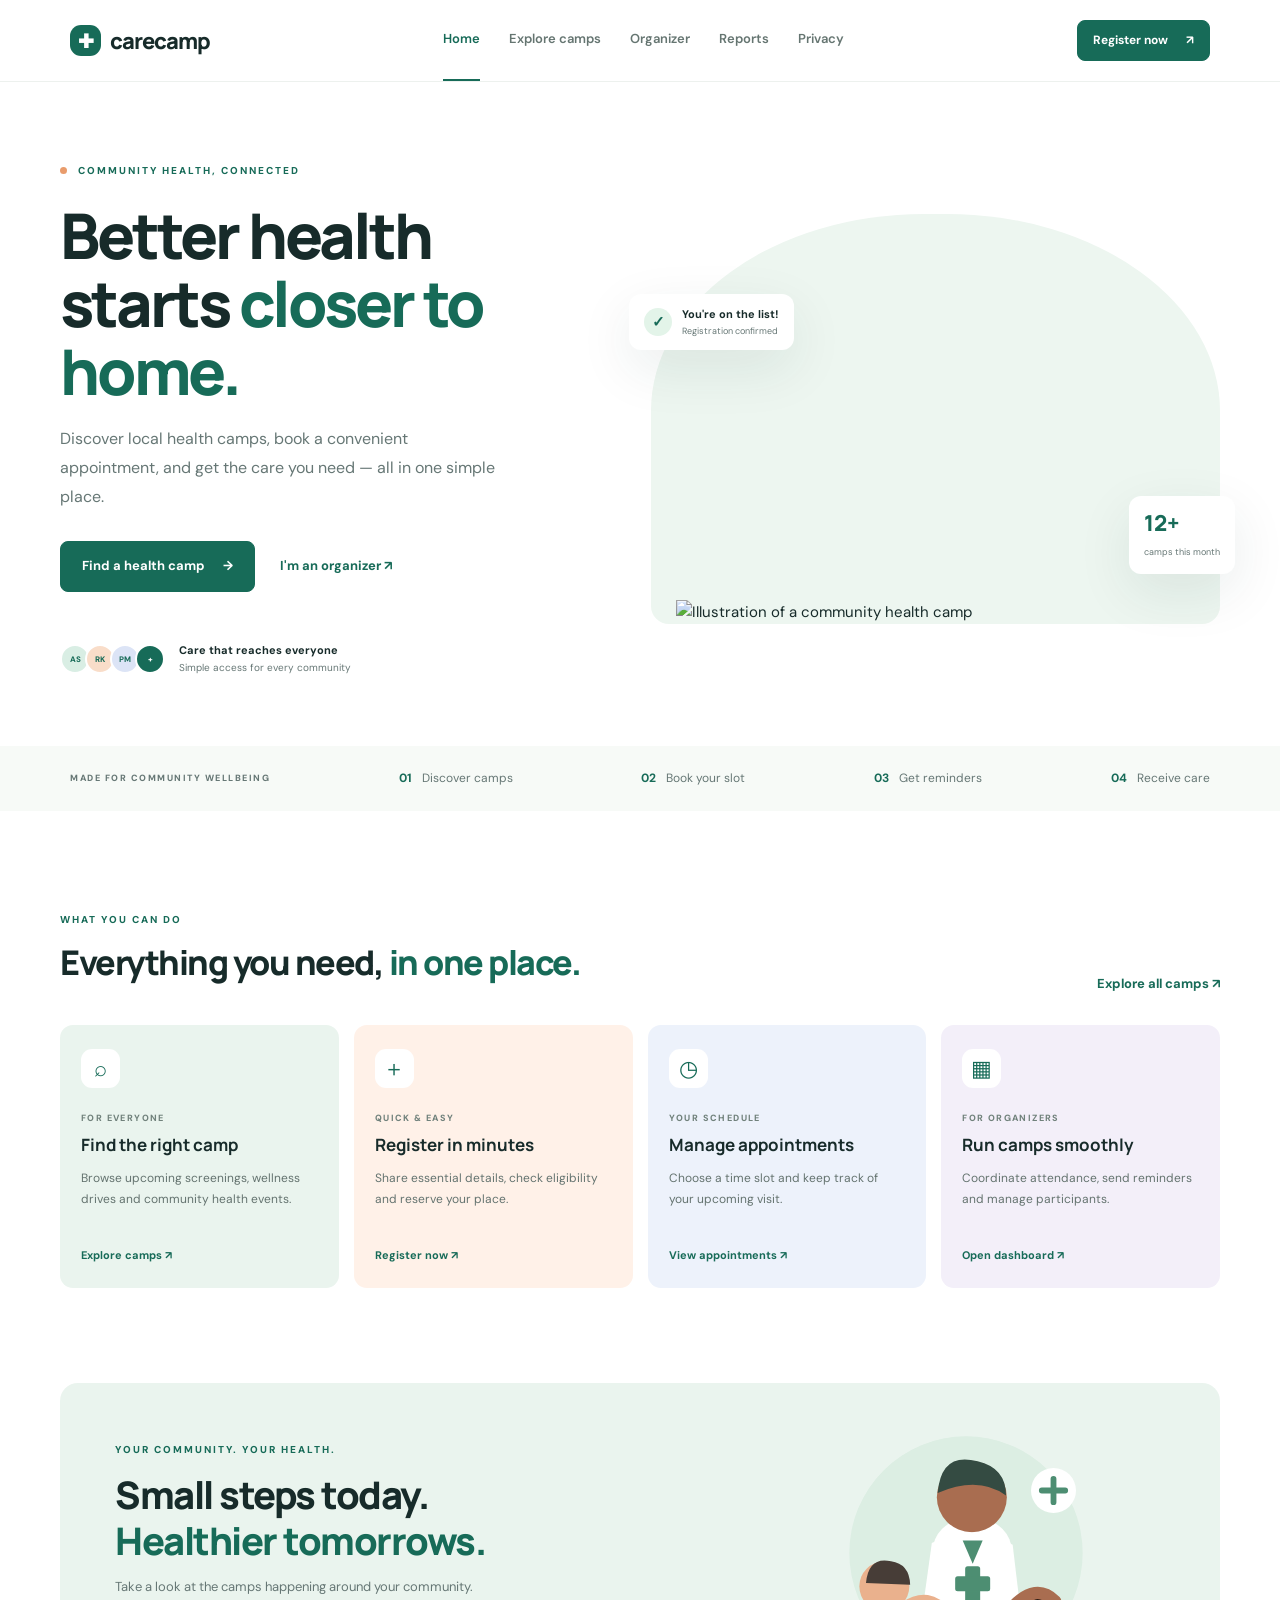
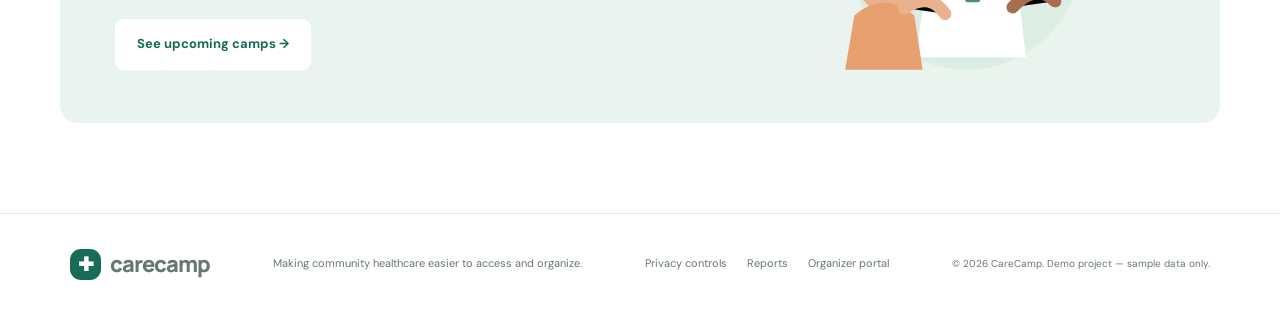
==== commit 387b10b8: "Fix banner section and update image source" ====
--- a/index.html
+++ b/index.html
@@ -17,6 +17,6 @@
 <a class="feature-card feature-peach" href="register.html"><span class="feature-icon">＋</span><span class="card-kicker">QUICK & EASY</span><h3>Register in minutes</h3><p>Share essential details, check eligibility and reserve your place.</p><b>Register now ↗</b></a>
 <a class="feature-card feature-blue" href="appointments.html"><span class="feature-icon">◷</span><span class="card-kicker">YOUR SCHEDULE</span><h3>Manage appointments</h3><p>Choose a time slot and keep track of your upcoming visit.</p><b>View appointments ↗</b></a>
 <a class="feature-card feature-lilac" href="dashboard.html"><span class="feature-icon">▦</span><span class="card-kicker">FOR ORGANIZERS</span><h3>Run camps smoothly</h3><p>Coordinate attendance, send reminders and manage participants.</p><b>Open dashboard ↗</b></a></div></section>
-<section class="banner"><div><span class="eyebrow">YOUR COMMUNITY. YOUR HEALTH.</span><h2>Small steps today.<br><em>Healthier tomorrows.</em></h2><p>Take a look at the camps happening around your community.</p><a class="btn btn-light" href="camps.html">See upcoming camps →</a></div><img src="assets/doctor-care.svg" alt="Healthcare worker helping a patient"></section>
+<section class="banner"><div><span class="eyebrow">YOUR COMMUNITY. YOUR HEALTH.</span><h2>Small steps today.<br><em>Healthier tomorrows.</em></h2><p>Take a look at the camps happening around your community.</p><a class="btn btn-light" href="camps.html">See upcoming camps →</a></div><img src="doctor-care.svg" alt="Healthcare worker helping a patient"></section>
 </main><footer class="footer"><a class="brand" href="index.html"><span class="brand-mark">✚</span> carecamp</a><p>Making community healthcare easier to access and organize.</p><div><a href="privacy.html">Privacy controls</a><a href="reports.html">Reports</a><a href="dashboard.html">Organizer portal</a></div><small>© 2026 CareCamp. Demo project — sample data only.</small></footer>
-<script src="app.js"></script></body>+<script src="app.js"></script></body>
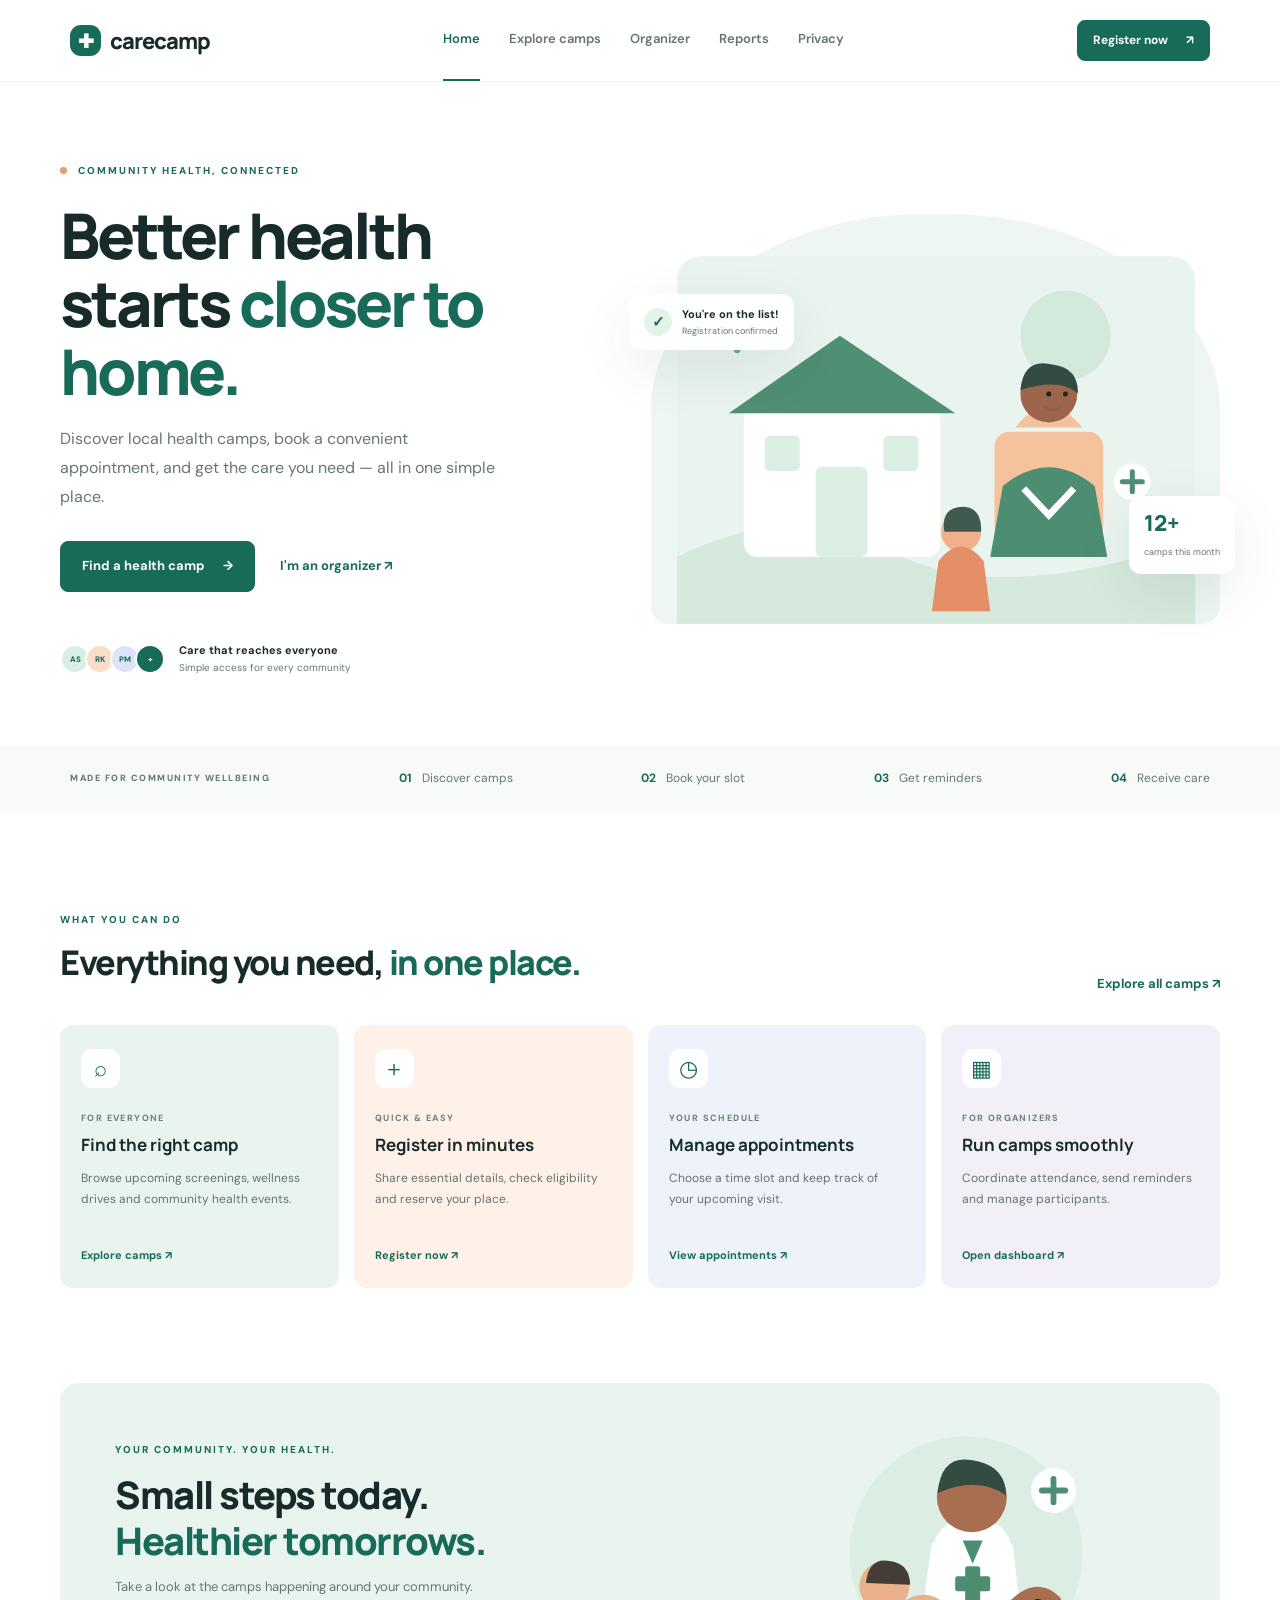
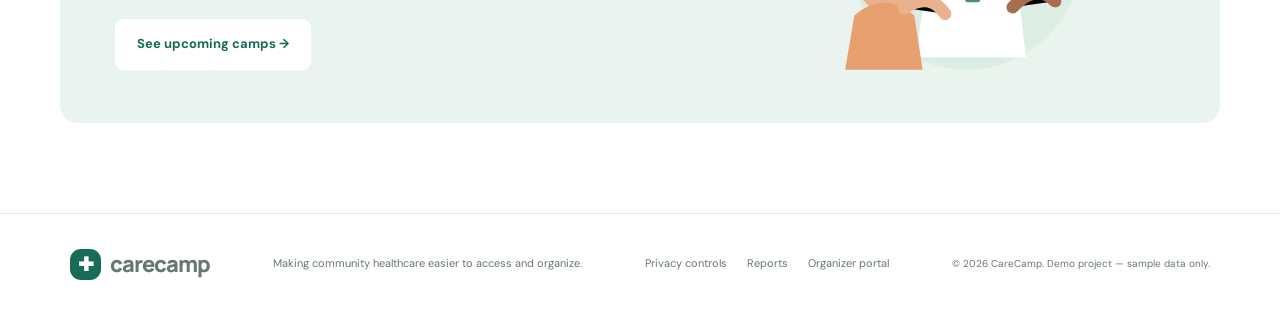
==== commit 2f31f57c: "Replace health-community.svg image in hero section" ====
--- a/index.html
+++ b/index.html
@@ -10,7 +10,7 @@
 <a class="btn btn-small" href="register.html">Register now <span>↗</span></a><button class="menu-toggle" aria-label="Open menu">☰</button></header>
 <main>
 <section class="hero"><div class="hero-copy"><span class="eyebrow"><i></i> COMMUNITY HEALTH, CONNECTED</span><h1>Better health starts <em>closer to home.</em></h1><p>Discover local health camps, book a convenient appointment, and get the care you need — all in one simple place.</p><div class="hero-actions"><a class="btn" href="camps.html">Find a health camp <span>→</span></a><a class="text-link" href="dashboard.html">I'm an organizer <span>↗</span></a></div><div class="hero-proof"><div class="avatar-stack"><span>AS</span><span>RK</span><span>PM</span><span>+</span></div><div><strong>Care that reaches everyone</strong><small>Simple access for every community</small></div></div></div>
-<div class="hero-art"><img src="assets/health-community.svg" alt="Illustration of a community health camp"><div class="floating-card"><span class="float-icon">✓</span><div><b>You're on the list!</b><small>Registration confirmed</small></div></div><div class="stat-pill"><b>12+</b><span>camps this month</span></div></div></section>
+<div class="hero-art"><img src="health-community.svg" alt="Illustration of a community health camp"><div class="floating-card"><span class="float-icon">✓</span><div><b>You're on the list!</b><small>Registration confirmed</small></div></div><div class="stat-pill"><b>12+</b><span>camps this month</span></div></div></section>
 <section class="trust-strip"><span>MADE FOR COMMUNITY WELLBEING</span><div><b>01</b> Discover camps</div><div><b>02</b> Book your slot</div><div><b>03</b> Get reminders</div><div><b>04</b> Receive care</div></section>
 <section class="section"><div class="section-heading"><div><span class="eyebrow">WHAT YOU CAN DO</span><h2>Everything you need, <em>in one place.</em></h2></div><a class="text-link" href="camps.html">Explore all camps ↗</a></div>
 <div class="feature-grid"><a class="feature-card feature-green" href="camps.html"><span class="feature-icon">⌕</span><span class="card-kicker">FOR EVERYONE</span><h3>Find the right camp</h3><p>Browse upcoming screenings, wellness drives and community health events.</p><b>Explore camps ↗</b></a>
